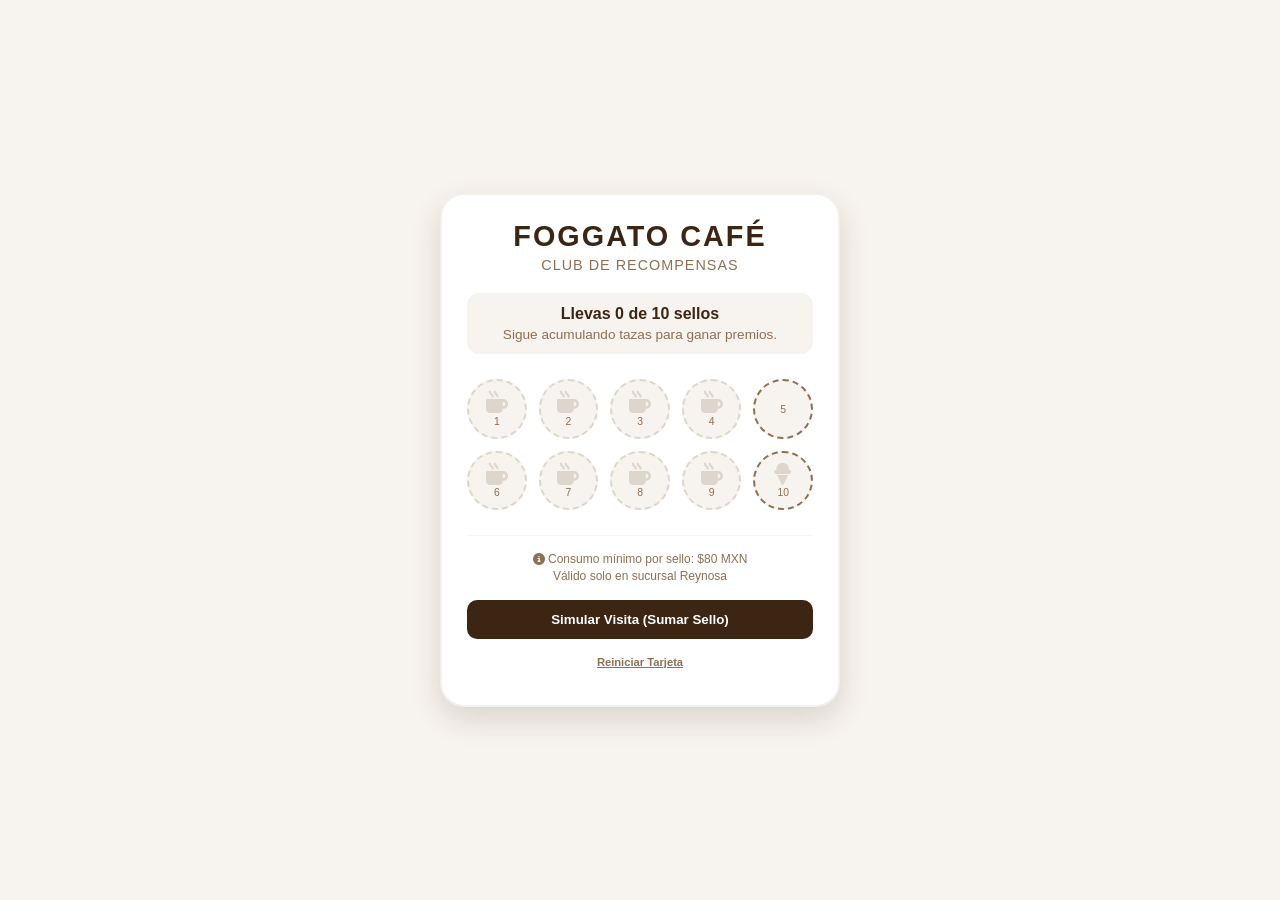
==== index.html @ 19b39451 "Add files via upload" ====
<!DOCTYPE html>
<html lang="es">
<head>
    <meta charset="UTF-8">
    <meta name="viewport" content="width=device-width, initial-scale=1.0">
    <title>Club Foggato - Tarjeta de Lealtad</title>
    <link rel="stylesheet" href="style.css">
    <!-- Iconos de FontAwesome para las tazas, donas y estrellas -->
    <link rel="stylesheet" href="https://cdnjs.cloudflare.com/ajax/libs/font-awesome/6.4.0/css/all.min.css">
</head>
<body>

    <div class="card-container">
        <!-- Encabezado de la Tarjeta -->
        <div class="card-header">
            <h1 class="brand-title">FOGGATO CAFÉ</h1>
            <p class="brand-subtitle">Club de Recompensas</p>
        </div>

        <!-- El progreso visual -->
        <div class="status-box">
            <p>Llevas <span id="stamp-count">0</span> de 10 sellos</p>
            <p id="reward-message" class="reward-alert">¡Visítanos para ganar tu primer sello!</p>
        </div>

        <!-- La cuadrícula de 10 sellos -->
        <div class="stamps-grid" id="stamps-grid">
            <!-- Los sellos se generan dinámicamente con JavaScript -->
        </div>

        <!-- Info y Reglas breves -->
        <div class="card-footer">
            <p><i class="fa-solid fa-circle-info"></i> Consumo mínimo por sello: $80 MXN</p>
            <p>Válido solo en sucursal Reynosa</p>
            <button id="simulate-btn" class="btn-primary">Simular Visita (Sumar Sello)</button>
            <button id="reset-btn" class="btn-secondary">Reiniciar Tarjeta</button>
        </div>
    </div>

    <script src="script.js"></script>
</body>
</html>
---- style.css ----
/* Variables de color para que cambies el tono de tu café fácil */
:root {
    --bg-color: #f7f3ee;
    --card-bg: #ffffff;
    --coffee-dark: #3d2514;
    --coffee-light: #8e6f54;
    --accent-gold: #d4af37;
    --accent-donut: #ff69b4; /* Rosa para la dona */
    --text-color: #2b1a0f;
    --gray-empty: #dcd6cd;
}

* {
    box-sizing: border-box;
    margin: 0;
    padding: 0;
    font-family: 'Segoe UI', Tahoma, Geneva, Verdana, sans-serif;
}

body {
    background-color: var(--bg-color);
    display: flex;
    justify-content: center;
    align-items: center;
    min-height: 100vh;
    padding: 20px;
}

/* Contenedor tipo Tarjeta de celular */
.card-container {
    background-color: var(--card-bg);
    border-radius: 24px;
    box-shadow: 0 12px 30px rgba(61, 37, 20, 0.15);
    width: 100%;
    max-width: 400px;
    padding: 25px;
    text-align: center;
    border: 2px solid rgba(142, 111, 84, 0.1);
}

.card-header {
    margin-bottom: 20px;
}

.brand-title {
    color: var(--coffee-dark);
    font-size: 1.8rem;
    letter-spacing: 2px;
    font-weight: 800;
}

.brand-subtitle {
    color: var(--coffee-light);
    font-size: 0.9rem;
    text-transform: uppercase;
    letter-spacing: 1px;
    margin-top: 4px;
}

.status-box {
    background-color: var(--bg-color);
    padding: 12px;
    border-radius: 12px;
    margin-bottom: 25px;
    font-weight: 600;
    color: var(--coffee-dark);
}

.reward-alert {
    font-size: 0.85rem;
    color: var(--coffee-light);
    margin-top: 4px;
    font-weight: normal;
}

/* La magia de la cuadrícula */
.stamps-grid {
    display: grid;
    grid-template-columns: repeat(5, 1fr);
    gap: 12px;
    margin-bottom: 25px;
}

/* Estilo base de cada círculo de sello */
.stamp-slot {
    aspect-ratio: 1;
    background-color: var(--bg-color);
    border: 2px dashed var(--gray-empty);
    border-radius: 50%;
    display: flex;
    flex-direction: column;
    justify-content: center;
    align-items: center;
    position: relative;
    transition: all 0.4s cubic-bezier(0.175, 0.885, 0.32, 1.275);
}

.stamp-slot i {
    font-size: 1.4rem;
    color: var(--gray-empty);
}

.stamp-number {
    font-size: 0.65rem;
    color: var(--coffee-light);
    margin-top: 2px;
}

/* CUANDO EL SELLO ESTÁ ACTIVO (LLENO) */
.stamp-slot.active {
    border-style: solid;
    transform: scale(1.05);
}

/* Sello normal lleno (Taza de café) */
.stamp-slot.active.normal-stamp {
    border-color: var(--coffee-dark);
    background-color: var(--coffee-dark);
}
.stamp-slot.active.normal-stamp i {
    color: #ffffff;
}

/* Sello 5 lleno (¡Dona!) */
.stamp-slot.active.donut-stamp {
    border-color: var(--accent-donut);
    background-color: #fff0f5;
}
.stamp-slot.active.donut-stamp i {
    color: var(--accent-donut);
    animation: pulse 1.5s infinite;
}

/* Sello 10 lleno (¡Affogato Premium!) */
.stamp-slot.active.affogato-stamp {
    border-color: var(--accent-gold);
    background-color: var(--coffee-dark);
    box-shadow: 0 0 15px rgba(212, 175, 55, 0.4);
}
.stamp-slot.active.affogato-stamp i {
    color: var(--accent-gold);
    animation: spin-slow 4s linear infinite;
}

/* Modificaciones visuales para los premios aun vacíos */
.stamp-slot.prize-slot {
    border-color: var(--coffee-light);
}

/* Animaciones coquetas */
@keyframes pulse {
    0% { transform: scale(1); }
    50% { transform: scale(1.1); }
    100% { transform: scale(1); }
}

@keyframes spin-slow {
    0% { transform: rotate(0deg); }
    100% { transform: rotate(360deg); }
}

.card-footer {
    border-top: 1px solid var(--bg-color);
    padding-top: 15px;
    font-size: 0.75rem;
    color: var(--coffee-light);
    line-height: 1.4;
}

.btn-primary, .btn-secondary {
    width: 100%;
    padding: 12px;
    border-radius: 10px;
    border: none;
    font-weight: bold;
    cursor: pointer;
    margin-top: 15px;
    transition: background 0.2s;
}

.btn-primary {
    background-color: var(--coffee-dark);
    color: white;
}
.btn-primary:hover { background-color: var(--coffee-light); }

.btn-secondary {
    background-color: transparent;
    color: var(--coffee-light);
    font-size: 0.7rem;
    margin-top: 5px;
    text-decoration: underline;
}
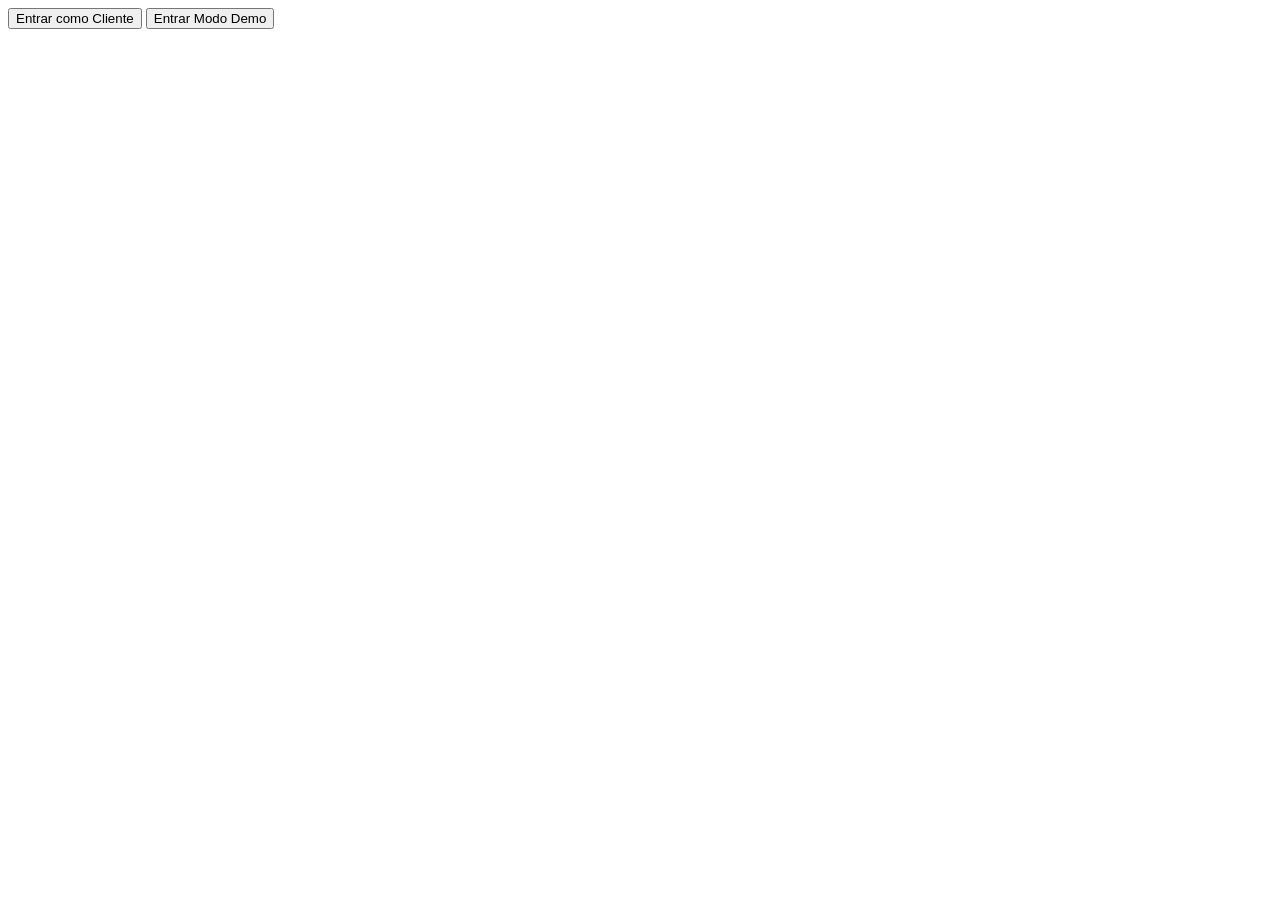
==== commit d96f9a03: "Add initial HTML structure for loyalty card app" ====
--- a/index.html
+++ b/index.html
@@ -1,42 +1,170 @@
-<!DOCTYPE html>
-<html lang="es">
-<head>
-    <meta charset="UTF-8">
-    <meta name="viewport" content="width=device-width, initial-scale=1.0">
-    <title>Club Foggato - Tarjeta de Lealtad</title>
-    <link rel="stylesheet" href="style.css">
-    <!-- Iconos de FontAwesome para las tazas, donas y estrellas -->
-    <link rel="stylesheet" href="https://cdnjs.cloudflare.com/ajax/libs/font-awesome/6.4.0/css/all.min.css">
-</head>
-<body>
-
-    <div class="card-container">
-        <!-- Encabezado de la Tarjeta -->
-        <div class="card-header">
-            <h1 class="brand-title">FOGGATO CAFÉ</h1>
-            <p class="brand-subtitle">Club de Recompensas</p>
-        </div>
-
-        <!-- El progreso visual -->
-        <div class="status-box">
-            <p>Llevas <span id="stamp-count">0</span> de 10 sellos</p>
-            <p id="reward-message" class="reward-alert">¡Visítanos para ganar tu primer sello!</p>
-        </div>
-
-        <!-- La cuadrícula de 10 sellos -->
-        <div class="stamps-grid" id="stamps-grid">
-            <!-- Los sellos se generan dinámicamente con JavaScript -->
-        </div>
-
-        <!-- Info y Reglas breves -->
-        <div class="card-footer">
-            <p><i class="fa-solid fa-circle-info"></i> Consumo mínimo por sello: $80 MXN</p>
-            <p>Válido solo en sucursal Reynosa</p>
-            <button id="simulate-btn" class="btn-primary">Simular Visita (Sumar Sello)</button>
-            <button id="reset-btn" class="btn-secondary">Reiniciar Tarjeta</button>
-        </div>
-    </div>
-
-    <script src="script.js"></script>
-</body>
-</html>+<!DOCTYPE html>
+<html lang="es">
+<head>
+    <meta charset="UTF-8">
+    <meta name="viewport" content="width=device-width, initial-scale=1.0">
+    <title>Club Foggato - Tarjeta de Fidelidad</title>
+    <style>
+        /* ==========================================================================
+           1. TUS ESTILOS VISUALES (La Piel de Foggato)
+           ========================================================================== */
+        /* Copia aquí todo tu CSS: colores oscuros, fuentes, la rejilla de los sellos,
+           los modales elegantes y la navegación inferior. */
+        
+        /* Asegúrate de mantener tus diseños CSS para los sellos especiales: */
+        .stamp.special-5 { /* Tu diseño de espresso */ }
+        .stamp.special-10 { /* Tu diseño de affogato */ }
+        
+        /* 💡 MEJORA DE ACCESIBILIDAD: Ajustamos el contraste de textos finos */
+        .fine, .micro, p { color: rgba(245, 231, 208, 0.7); }
+
+        /* 💡 ESTADO DESHABILITADO PARA EL BOTÓN DE CANJE */
+        .btn-redeem:disabled {
+            opacity: 0.4;
+            pointer-events: none;
+            filter: grayscale(100%);
+        }
+    </style>
+</head>
+<body>
+
+    <!-- ==========================================================================
+       2. TU ESTRUCTURA HTML (Las Pantallas)
+       ========================================================================== -->
+    
+    <!-- PANTALLA 1: BIENVENIDA -->
+    <div id="screen-welcome" class="screen">
+        <!-- Tus textos, logo de Foggato y botones de inicio -->
+        <button onclick="initApp('cliente')">Entrar como Cliente</button>
+        <button onclick="initApp('demo')" class="btn-secondary">Entrar Modo Demo</button>
+    </div>
+
+    <!-- PANTALLA 2: HOME (TARJETA DE CLIENTE) -->
+    <div id="screen-home" class="screen" style="display:none;">
+        <!-- Cabecera con saludo al cliente -->
+        <div class="user-profile">...</div>
+
+        <!-- CONTENEDOR DE SELLOS (Se llenará dinámicamente con JS) -->
+        <div id="stamps-grid" class="stamps-grid">
+            <!-- El JS meterá los 10 sellos aquí manteniendo tus clases visuales -->
+        </div>
+
+        <!-- 💡 MEJORA: El botón de canje ahora tiene la ID para controlarlo con JS -->
+        <button id="btn-redeem-action" class="btn-redeem" onclick="triggerRedeem()">
+            Canjear Recompensa
+        </button>
+    </div>
+
+    <!-- PANTALLA 3: CÁMARA / QR (Para acumular) -->
+    <div id="screen-qr" class="screen" style="display:none;">
+        <!-- Tu interfaz de escaneo o el QR generado para la caja -->
+    </div>
+
+    <!-- NAVEGACIÓN INFERIOR -->
+    <nav class="bottom-nav" style="display:none;">
+        <button onclick="switchScreen('home')">Inicio</button>
+        <button onclick="switchScreen('qr')">Acumular</button>
+        <!-- 💡 MEJORA: El botón Demo sólo aparece si se inició en modo demo -->
+        <button id="nav-demo-hook" onclick="addDemoStamp()" style="display:none;">+ Sello Demo</button>
+    </nav>
+
+
+    <!-- ==========================================================================
+       3. EL MOTOR LÓGICO (JavaScript Unificado)
+       ========================================================================== -->
+    <script>
+        // CONFIGURACIÓN GLOBAL
+        const TOTAL_STAMPS = 10;
+        
+        // ESTADO DE LA APP (El "cerebro" que controla todo)
+        let appState = {
+            isDemoMode: false,
+            currentStamps: 0,
+            currentScreen: 'welcome'
+        };
+
+        // 1. CONTROL DE NAVEGACIÓN
+        function switchScreen(screenId) {
+            // Oculta todas las pantallas
+            document.querySelectorAll('.screen').forEach(s => s.style.display = 'none');
+            // Muestra la seleccionada
+            document.getElementById(`screen-${screenId}`).style.display = 'block';
+            appState.currentScreen = screenId;
+        }
+
+        // 2. INICIALIZACIÓN DE LA APP
+        function initApp(mode) {
+            appState.isDemoMode = (mode === 'demo');
+            appState.currentStamps = 0; // Inicia limpia
+
+            // Control visual del botón demo en el menú inferior
+            const demoBtn = document.getElementById('nav-demo-hook');
+            demoBtn.style.display = appState.isDemoMode ? 'block' : 'none';
+
+            // Mostrar el menú de navegación general
+            document.querySelector('.bottom-nav').style.display = 'flex';
+
+            // Renderizar la tarjeta por primera vez y saltar al home
+            renderCard();
+            switchScreen('home');
+        }
+
+        // 3. RENDERIZADO DINÁMICO (Aquí ocurre la magia visual)
+        function renderCard() {
+            const grid = document.getElementById('stamps-grid');
+            grid.innerHTML = ''; // Limpiamos la rejilla vieja
+
+            for (let i = 1; i <= TOTAL_STAMPS; i++) {
+                const stamp = document.createElement('div');
+                
+                // Asignamos la clase base de tus sellos
+                stamp.classList.add('stamp');
+
+                // Aplicamos tus estilos especiales de iconos CSS para los hitos 5 y 10
+                if (i === 5) stamp.classList.add('special-5');
+                if (i === 10) stamp.classList.add('special-10');
+
+                // Si el cliente ya se ganó este sello, le clavamos la clase 'active'
+                if (i <= appState.currentStamps) {
+                    stamp.classList.add('active');
+                }
+
+                grid.appendChild(stamp);
+            }
+
+            // ACTUADORES: Bloqueo/Desbloqueo del botón de canje
+            const redeemBtn = document.getElementById('btn-redeem-action');
+            if (appState.currentStamps === TOTAL_STAMPS) {
+                redeemBtn.disabled = false;
+                redeemBtn.innerText = "¡Recompensa Lista! Canjear";
+            } else {
+                redeemBtn.disabled = true;
+                redeemBtn.innerText = `Faltan ${TOTAL_STAMPS - appState.currentStamps} cafés para tu Affogato`;
+            }
+        }
+
+        // 4. ACCIONES (Sumar y Canjear)
+        function addDemoStamp() {
+            if (appState.currentStamps < TOTAL_STAMPS) {
+                appState.currentStamps++;
+                renderCard(); // Redibujamos los sellos activos
+                
+                if(appState.currentStamps === TOTAL_STAMPS) {
+                    alert("¡Felicidades! Completaste tu tarjeta. Ya puedes disfrutar tu Affogato de cortesía.");
+                }
+            }
+        }
+
+        function triggerRedeem() {
+            if (appState.currentStamps === TOTAL_STAMPS) {
+                // Aquí metes la animación de éxito que hiciste o el modal de confirmación
+                alert("¡Disfruta tu Affogato rústico en Foggato Café! Reiniciando tarjeta...");
+                
+                // Al confirmar, reiniciamos el contador a 0
+                appState.currentStamps = 0;
+                renderCard();
+            }
+        }
+    </script>
+</body>
+</html>
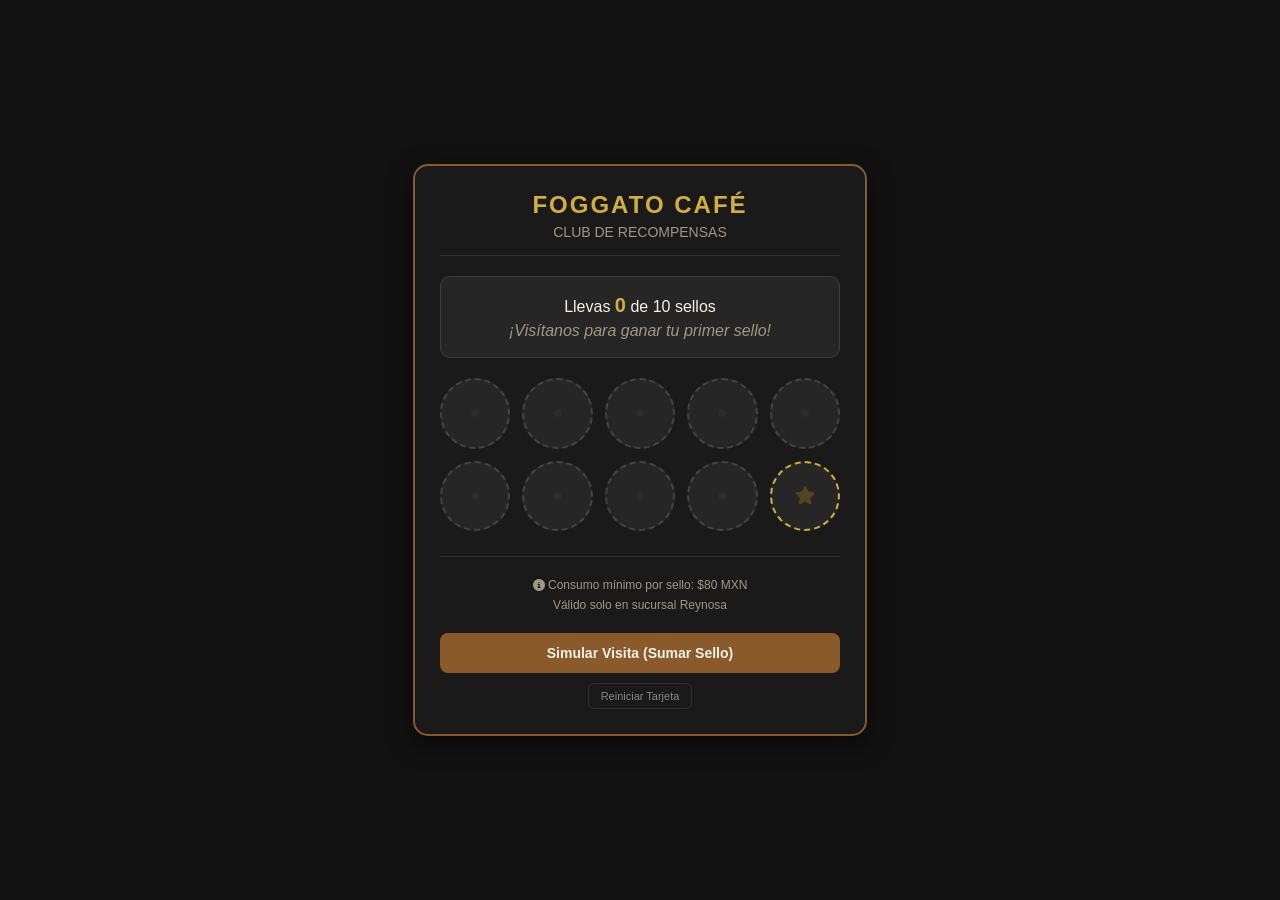
==== commit 93daebdd: "Update title and styles in index.html" ====
--- a/index.html
+++ b/index.html
@@ -3,168 +3,298 @@
 <head>
     <meta charset="UTF-8">
     <meta name="viewport" content="width=device-width, initial-scale=1.0">
-    <title>Club Foggato - Tarjeta de Fidelidad</title>
+    <title>Club Foggato - Tarjeta de Lealtad</title>
+    <!-- Iconos de FontAwesome para las tazas y estrellas -->
+    <link rel="stylesheet" href="https://cdnjs.cloudflare.com/ajax/libs/font-awesome/6.4.0/css/all.min.css">
+    
     <style>
-        /* ==========================================================================
-           1. TUS ESTILOS VISUALES (La Piel de Foggato)
-           ========================================================================== */
-        /* Copia aquí todo tu CSS: colores oscuros, fuentes, la rejilla de los sellos,
-           los modales elegantes y la navegación inferior. */
+        /* DISEÑO RÚSTICO Y ELEGANTE PARA FOGGATO CAFÉ */
+        body {
+            background-color: #121212;
+            color: #f5f2eb;
+            font-family: 'Segoe UI', Tahoma, Geneva, Verdana, sans-serif;
+            display: flex;
+            justify-content: center;
+            align-items: center;
+            min-height: 100vh;
+            margin: 0;
+            padding: 20px;
+            box-sizing: border-box;
+        }
+
+        .card-container {
+            background-color: #1a1a1a;
+            border: 2px solid #8B5A2B; /* Tono café bronce */
+            border-radius: 15px;
+            padding: 25px;
+            width: 100%;
+            max-width: 400px;
+            box-shadow: 0 8px 24px rgba(0,0,0,0.5);
+            text-align: center;
+        }
+
+        .card-header {
+            margin-bottom: 20px;
+            border-bottom: 1px solid #333;
+            padding-bottom: 15px;
+        }
+
+        .brand-title {
+            color: #D4AF37; /* Dorado elegante */
+            font-size: 24px;
+            letter-spacing: 2px;
+            margin: 0 0 5px 0;
+        }
+
+        .brand-subtitle {
+            color: #a09884;
+            font-size: 14px;
+            margin: 0;
+            text-transform: uppercase;
+        }
+
+        .status-box {
+            background-color: #262626;
+            border-radius: 10px;
+            padding: 12px;
+            margin-bottom: 20px;
+            border: 1px solid #3d3d3d;
+        }
+
+        .status-box p {
+            margin: 5px 0;
+            font-size: 16px;
+        }
+
+        #stamp-count {
+            color: #D4AF37;
+            font-weight: bold;
+            font-size: 20px;
+        }
+
+        .reward-alert {
+            color: #8B5A2B;
+            font-size: 13px;
+            font-style: italic;
+        }
+
+        /* CUADRÍCULA DE SELLOS */
+        .stamps-grid {
+            display: grid;
+            grid-template-columns: repeat(5, 1fr);
+            gap: 12px;
+            margin-bottom: 25px;
+        }
+
+        .stamp-slot {
+            background-color: #262626;
+            border: 2px dashed #444;
+            border-radius: 50%;
+            aspect-ratio: 1;
+            display: flex;
+            justify-content: center;
+            align-items: center;
+            position: relative;
+            transition: all 0.3s ease;
+        }
+
+        /* Sello cuando ya está activo (Café con logo dorado) */
+        .stamp-slot.active {
+            background-color: #8B5A2B;
+            border-style: solid;
+            border-color: #D4AF37;
+            box-shadow: 0 0 10px rgba(212,175,55,0.3);
+        }
+
+        .stamp-slot i {
+            color: #444;
+            font-size: 18px;
+        }
+
+        .stamp-slot.active i {
+            color: #D4AF37;
+            animation: popIn 0.3s ease;
+        }
+
+        /* El premio final (Espacio 10) */
+        .stamp-slot.reward-slot {
+            border-color: #D4AF37;
+        }
         
-        /* Asegúrate de mantener tus diseños CSS para los sellos especiales: */
-        .stamp.special-5 { /* Tu diseño de espresso */ }
-        .stamp.special-10 { /* Tu diseño de affogato */ }
-        
-        /* 💡 MEJORA DE ACCESIBILIDAD: Ajustamos el contraste de textos finos */
-        .fine, .micro, p { color: rgba(245, 231, 208, 0.7); }
-
-        /* 💡 ESTADO DESHABILITADO PARA EL BOTÓN DE CANJE */
-        .btn-redeem:disabled {
-            opacity: 0.4;
-            pointer-events: none;
-            filter: grayscale(100%);
+        .stamp-slot.reward-slot i {
+            color: #554422;
+        }
+
+        .stamp-slot.reward-slot.active i {
+            color: #fff;
+            animation: pulse 1.5s infinite;
+        }
+
+        .card-footer {
+            border-top: 1px solid #333;
+            padding-top: 15px;
+            font-size: 12px;
+            color: #a09884;
+        }
+
+        .card-footer p {
+            margin: 6px 0;
+        }
+
+        /* BOTONES */
+        .btn-primary {
+            background-color: #8B5A2B;
+            color: #f5f2eb;
+            border: none;
+            border-radius: 8px;
+            padding: 12px 20px;
+            font-size: 14px;
+            font-weight: bold;
+            cursor: pointer;
+            width: 100%;
+            margin-top: 15px;
+            transition: background 0.2s;
+        }
+
+        .btn-primary:hover {
+            background-color: #A06D3B;
+        }
+
+        .btn-secondary {
+            background-color: transparent;
+            color: #888;
+            border: 1px solid #333;
+            border-radius: 6px;
+            padding: 6px 12px;
+            font-size: 11px;
+            cursor: pointer;
+            margin-top: 10px;
+            transition: all 0.2s;
+        }
+
+        .btn-secondary:hover {
+            color: #f5f2eb;
+            border-color: #666;
+        }
+
+        @keyframes popIn {
+            0% { transform: scale(0); }
+            100% { transform: scale(1); }
+        }
+
+        @keyframes pulse {
+            0% { transform: scale(1); }
+            50% { transform: scale(1.15); }
+            100% { transform: scale(1); }
         }
     </style>
 </head>
 <body>
 
-    <!-- ==========================================================================
-       2. TU ESTRUCTURA HTML (Las Pantallas)
-       ========================================================================== -->
-    
-    <!-- PANTALLA 1: BIENVENIDA -->
-    <div id="screen-welcome" class="screen">
-        <!-- Tus textos, logo de Foggato y botones de inicio -->
-        <button onclick="initApp('cliente')">Entrar como Cliente</button>
-        <button onclick="initApp('demo')" class="btn-secondary">Entrar Modo Demo</button>
+    <div class="card-container">
+        <!-- Encabezado de la Tarjeta -->
+        <div class="card-header">
+            <h1 class="brand-title">FOGGATO CAFÉ</h1>
+            <p class="brand-subtitle">Club de Recompensas</p>
+        </div>
+
+        <!-- El progreso visual -->
+        <div class="status-box">
+            <p>Llevas <span id="stamp-count">0</span> de 10 sellos</p>
+            <p id="reward-message" class="reward-alert">¡Visítanos para ganar tu primer sello!</p>
+        </div>
+
+        <!-- La cuadrícula de 10 sellos -->
+        <div class="stamps-grid" id="stamps-grid">
+            <!-- Se generan con JS -->
+        </div>
+
+        <!-- Info y Reglas breves -->
+        <div class="card-footer">
+            <p><i class="fa-solid fa-circle-info"></i> Consumo mínimo por sello: $80 MXN</p>
+            <p>Válido solo en sucursal Reynosa</p>
+            <button id="simulate-btn" class="btn-primary">Simular Visita (Sumar Sello)</button>
+            <button id="reset-btn" class="btn-secondary">Reiniciar Tarjeta</button>
+        </div>
     </div>
 
-    <!-- PANTALLA 2: HOME (TARJETA DE CLIENTE) -->
-    <div id="screen-home" class="screen" style="display:none;">
-        <!-- Cabecera con saludo al cliente -->
-        <div class="user-profile">...</div>
-
-        <!-- CONTENEDOR DE SELLOS (Se llenará dinámicamente con JS) -->
-        <div id="stamps-grid" class="stamps-grid">
-            <!-- El JS meterá los 10 sellos aquí manteniendo tus clases visuales -->
-        </div>
-
-        <!-- 💡 MEJORA: El botón de canje ahora tiene la ID para controlarlo con JS -->
-        <button id="btn-redeem-action" class="btn-redeem" onclick="triggerRedeem()">
-            Canjear Recompensa
-        </button>
-    </div>
-
-    <!-- PANTALLA 3: CÁMARA / QR (Para acumular) -->
-    <div id="screen-qr" class="screen" style="display:none;">
-        <!-- Tu interfaz de escaneo o el QR generado para la caja -->
-    </div>
-
-    <!-- NAVEGACIÓN INFERIOR -->
-    <nav class="bottom-nav" style="display:none;">
-        <button onclick="switchScreen('home')">Inicio</button>
-        <button onclick="switchScreen('qr')">Acumular</button>
-        <!-- 💡 MEJORA: El botón Demo sólo aparece si se inició en modo demo -->
-        <button id="nav-demo-hook" onclick="addDemoStamp()" style="display:none;">+ Sello Demo</button>
-    </nav>
-
-
-    <!-- ==========================================================================
-       3. EL MOTOR LÓGICO (JavaScript Unificado)
-       ========================================================================== -->
     <script>
-        // CONFIGURACIÓN GLOBAL
+        // MOTOR LÓGICO DE LA TARJETA DE LEALTAD
         const TOTAL_STAMPS = 10;
-        
-        // ESTADO DE LA APP (El "cerebro" que controla todo)
-        let appState = {
-            isDemoMode: false,
-            currentStamps: 0,
-            currentScreen: 'welcome'
-        };
-
-        // 1. CONTROL DE NAVEGACIÓN
-        function switchScreen(screenId) {
-            // Oculta todas las pantallas
-            document.querySelectorAll('.screen').forEach(s => s.style.display = 'none');
-            // Muestra la seleccionada
-            document.getElementById(`screen-${screenId}`).style.display = 'block';
-            appState.currentScreen = screenId;
-        }
-
-        // 2. INICIALIZACIÓN DE LA APP
-        function initApp(mode) {
-            appState.isDemoMode = (mode === 'demo');
-            appState.currentStamps = 0; // Inicia limpia
-
-            // Control visual del botón demo en el menú inferior
-            const demoBtn = document.getElementById('nav-demo-hook');
-            demoBtn.style.display = appState.isDemoMode ? 'block' : 'none';
-
-            // Mostrar el menú de navegación general
-            document.querySelector('.bottom-nav').style.display = 'flex';
-
-            // Renderizar la tarjeta por primera vez y saltar al home
-            renderCard();
-            switchScreen('home');
-        }
-
-        // 3. RENDERIZADO DINÁMICO (Aquí ocurre la magia visual)
-        function renderCard() {
-            const grid = document.getElementById('stamps-grid');
-            grid.innerHTML = ''; // Limpiamos la rejilla vieja
-
+        let currentStamps = parseInt(localStorage.getItem('foggato_stamps')) || 0;
+
+        const stampsGrid = document.getElementById('stamps-grid');
+        const stampCountText = document.getElementById('stamp-count');
+        const rewardMessage = document.getElementById('reward-message');
+        const simulateBtn = document.getElementById('simulate-btn');
+        const resetBtn = document.getElementById('reset-btn');
+
+        // Renderizar la cuadrícula inicial
+        function renderGrid() {
+            stampsGrid.innerHTML = '';
             for (let i = 1; i <= TOTAL_STAMPS; i++) {
-                const stamp = document.createElement('div');
+                const slot = document.createElement('div');
+                slot.classList.add('stamp-slot');
                 
-                // Asignamos la clase base de tus sellos
-                stamp.classList.add('stamp');
-
-                // Aplicamos tus estilos especiales de iconos CSS para los hitos 5 y 10
-                if (i === 5) stamp.classList.add('special-5');
-                if (i === 10) stamp.classList.add('special-10');
-
-                // Si el cliente ya se ganó este sello, le clavamos la clase 'active'
-                if (i <= appState.currentStamps) {
-                    stamp.classList.add('active');
+                // Si es el último, es el espacio del premio
+                if (i === TOTAL_STAMPS) {
+                    slot.classList.add('reward-slot');
                 }
 
-                grid.appendChild(stamp);
+                if (i <= currentStamps) {
+                    slot.classList.add('active');
+                    if (i === TOTAL_STAMPS) {
+                        slot.innerHTML = '<i class="fa-solid fa-gift"></i>'; // Regalo activo
+                    } else {
+                        slot.innerHTML = '<i class="fa-solid fa-mug-hot"></i>'; // Taza activa
+                    }
+                } else {
+                    if (i === TOTAL_STAMPS) {
+                        slot.innerHTML = '<i class="fa-solid fa-star"></i>'; // Estrella de premio inactiva
+                    } else {
+                        slot.innerHTML = `<i class="fa-solid fa-circle" style="font-size: 8px; opacity: 0.2;"></i>`;
+                    }
+                }
+                stampsGrid.appendChild(slot);
             }
-
-            // ACTUADORES: Bloqueo/Desbloqueo del botón de canje
-            const redeemBtn = document.getElementById('btn-redeem-action');
-            if (appState.currentStamps === TOTAL_STAMPS) {
-                redeemBtn.disabled = false;
-                redeemBtn.innerText = "¡Recompensa Lista! Canjear";
+            
+            // Actualizar textos
+            stampCountText.innerText = currentStamps;
+            
+            if (currentStamps === 0) {
+                rewardMessage.innerText = "¡Visítanos para ganar tu primer sello!";
+                rewardMessage.style.color = "#a09884";
+            } else if (currentStamps < TOTAL_STAMPS) {
+                rewardMessage.innerText = `¡Te faltan ${TOTAL_STAMPS - currentStamps} tazas para tu bebida gratis!`;
+                rewardMessage.style.color = "#D4AF37";
             } else {
-                redeemBtn.disabled = true;
-                redeemBtn.innerText = `Faltan ${TOTAL_STAMPS - appState.currentStamps} cafés para tu Affogato`;
+                rewardMessage.innerText = "¡Felicidades! Tienes un Affogato o Crepa GRATIS 🎉";
+                rewardMessage.style.color = "#4CAF50";
             }
         }
 
-        // 4. ACCIONES (Sumar y Canjear)
-        function addDemoStamp() {
-            if (appState.currentStamps < TOTAL_STAMPS) {
-                appState.currentStamps++;
-                renderCard(); // Redibujamos los sellos activos
-                
-                if(appState.currentStamps === TOTAL_STAMPS) {
-                    alert("¡Felicidades! Completaste tu tarjeta. Ya puedes disfrutar tu Affogato de cortesía.");
-                }
+        // Botón de Sumar Sello
+        simulateBtn.addEventListener('click', () => {
+            if (currentStamps < TOTAL_STAMPS) {
+                currentStamps++;
+                localStorage.setItem('foggato_stamps', currentStamps);
+                renderGrid();
+            } else {
+                alert("¡Ya completaste tu tarjeta! Canjea tu premio y reiníciala.");
             }
-        }
-
-        function triggerRedeem() {
-            if (appState.currentStamps === TOTAL_STAMPS) {
-                // Aquí metes la animación de éxito que hiciste o el modal de confirmación
-                alert("¡Disfruta tu Affogato rústico en Foggato Café! Reiniciando tarjeta...");
-                
-                // Al confirmar, reiniciamos el contador a 0
-                appState.currentStamps = 0;
-                renderCard();
+        });
+
+        // Botón de Reiniciar
+        resetBtn.addEventListener('click', () => {
+            if (confirm("¿Quieres limpiar la tarjeta y empezar de nuevo?")) {
+                currentStamps = 0;
+                localStorage.setItem('foggato_stamps', currentStamps);
+                renderGrid();
             }
-        }
+        });
+
+        // Carga inicial
+        renderGrid();
     </script>
 </body>
 </html>
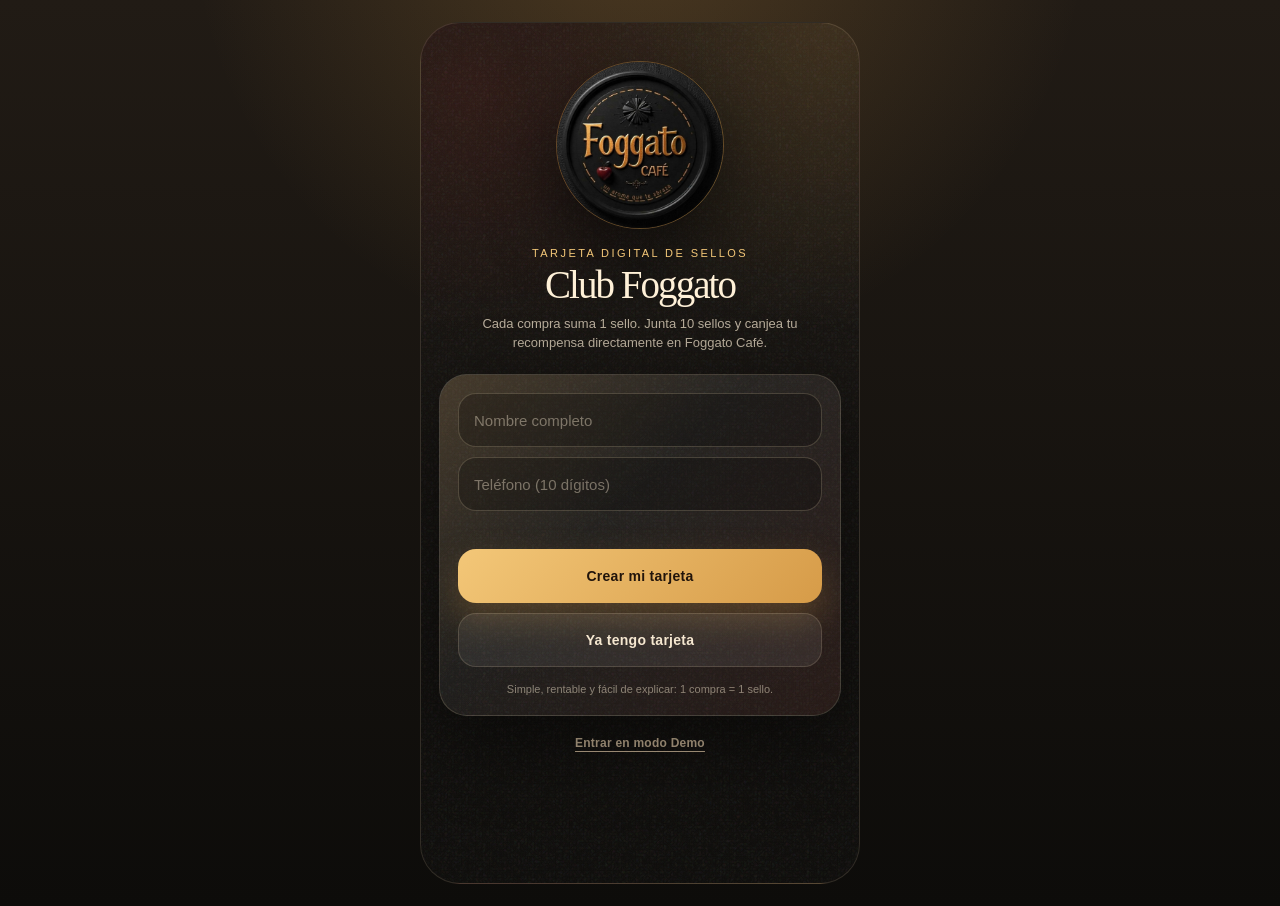
==== commit 0f9cd41f: "Update print statement from 'Hello' to 'Goodbye'" ====
--- a/index.html
+++ b/index.html
@@ -1,300 +1,624 @@
 <!DOCTYPE html>
 <html lang="es">
 <head>
-    <meta charset="UTF-8">
-    <meta name="viewport" content="width=device-width, initial-scale=1.0">
-    <title>Club Foggato - Tarjeta de Lealtad</title>
-    <!-- Iconos de FontAwesome para las tazas y estrellas -->
-    <link rel="stylesheet" href="https://cdnjs.cloudflare.com/ajax/libs/font-awesome/6.4.0/css/all.min.css">
-    
-    <style>
-        /* DISEÑO RÚSTICO Y ELEGANTE PARA FOGGATO CAFÉ */
-        body {
-            background-color: #121212;
-            color: #f5f2eb;
-            font-family: 'Segoe UI', Tahoma, Geneva, Verdana, sans-serif;
-            display: flex;
-            justify-content: center;
-            align-items: center;
-            min-height: 100vh;
-            margin: 0;
-            padding: 20px;
-            box-sizing: border-box;
-        }
-
-        .card-container {
-            background-color: #1a1a1a;
-            border: 2px solid #8B5A2B; /* Tono café bronce */
-            border-radius: 15px;
-            padding: 25px;
-            width: 100%;
-            max-width: 400px;
-            box-shadow: 0 8px 24px rgba(0,0,0,0.5);
-            text-align: center;
-        }
-
-        .card-header {
-            margin-bottom: 20px;
-            border-bottom: 1px solid #333;
-            padding-bottom: 15px;
-        }
-
-        .brand-title {
-            color: #D4AF37; /* Dorado elegante */
-            font-size: 24px;
-            letter-spacing: 2px;
-            margin: 0 0 5px 0;
-        }
-
-        .brand-subtitle {
-            color: #a09884;
-            font-size: 14px;
-            margin: 0;
-            text-transform: uppercase;
-        }
-
-        .status-box {
-            background-color: #262626;
-            border-radius: 10px;
-            padding: 12px;
-            margin-bottom: 20px;
-            border: 1px solid #3d3d3d;
-        }
-
-        .status-box p {
-            margin: 5px 0;
-            font-size: 16px;
-        }
-
-        #stamp-count {
-            color: #D4AF37;
-            font-weight: bold;
-            font-size: 20px;
-        }
-
-        .reward-alert {
-            color: #8B5A2B;
-            font-size: 13px;
-            font-style: italic;
-        }
-
-        /* CUADRÍCULA DE SELLOS */
-        .stamps-grid {
-            display: grid;
-            grid-template-columns: repeat(5, 1fr);
-            gap: 12px;
-            margin-bottom: 25px;
-        }
-
-        .stamp-slot {
-            background-color: #262626;
-            border: 2px dashed #444;
-            border-radius: 50%;
-            aspect-ratio: 1;
-            display: flex;
-            justify-content: center;
-            align-items: center;
-            position: relative;
-            transition: all 0.3s ease;
-        }
-
-        /* Sello cuando ya está activo (Café con logo dorado) */
-        .stamp-slot.active {
-            background-color: #8B5A2B;
-            border-style: solid;
-            border-color: #D4AF37;
-            box-shadow: 0 0 10px rgba(212,175,55,0.3);
-        }
-
-        .stamp-slot i {
-            color: #444;
-            font-size: 18px;
-        }
-
-        .stamp-slot.active i {
-            color: #D4AF37;
-            animation: popIn 0.3s ease;
-        }
-
-        /* El premio final (Espacio 10) */
-        .stamp-slot.reward-slot {
-            border-color: #D4AF37;
-        }
-        
-        .stamp-slot.reward-slot i {
-            color: #554422;
-        }
-
-        .stamp-slot.reward-slot.active i {
-            color: #fff;
-            animation: pulse 1.5s infinite;
-        }
-
-        .card-footer {
-            border-top: 1px solid #333;
-            padding-top: 15px;
-            font-size: 12px;
-            color: #a09884;
-        }
-
-        .card-footer p {
-            margin: 6px 0;
-        }
-
-        /* BOTONES */
-        .btn-primary {
-            background-color: #8B5A2B;
-            color: #f5f2eb;
-            border: none;
-            border-radius: 8px;
-            padding: 12px 20px;
-            font-size: 14px;
-            font-weight: bold;
-            cursor: pointer;
-            width: 100%;
-            margin-top: 15px;
-            transition: background 0.2s;
-        }
-
-        .btn-primary:hover {
-            background-color: #A06D3B;
-        }
-
-        .btn-secondary {
-            background-color: transparent;
-            color: #888;
-            border: 1px solid #333;
-            border-radius: 6px;
-            padding: 6px 12px;
-            font-size: 11px;
-            cursor: pointer;
-            margin-top: 10px;
-            transition: all 0.2s;
-        }
-
-        .btn-secondary:hover {
-            color: #f5f2eb;
-            border-color: #666;
-        }
-
-        @keyframes popIn {
-            0% { transform: scale(0); }
-            100% { transform: scale(1); }
-        }
-
-        @keyframes pulse {
-            0% { transform: scale(1); }
-            50% { transform: scale(1.15); }
-            100% { transform: scale(1); }
-        }
-    </style>
+  <meta charset="UTF-8" />
+  <meta name="viewport" content="width=device-width, initial-scale=1.0, maximum-scale=1.0, user-scalable=no, viewport-fit=cover" />
+  <meta name="theme-color" content="#11100e" />
+  <meta name="apple-mobile-web-app-capable" content="yes" />
+  <title>Foggato Café · Club de Lealtad</title>
+  <style>
+    :root {
+      --black: #11100e;
+      --black-2: #1c1914;
+      --panel: #231c15;
+      --gold: #d69b48;
+      --gold-2: #f3c778;
+      --cream: #f5e7d0;
+      --muted: #bca98e;
+      --red: #8c2f25;
+      --green: #9fbe8a;
+      --line: rgba(246,222,184,.16);
+      --glass: rgba(255,255,255,.06);
+      --shadow: 0 26px 80px rgba(0,0,0,.48);
+    }
+    
+    * { box-sizing: border-box; margin: 0; padding: 0; }
+    
+    html, body { 
+      width: 100%; 
+      min-height: 100%; 
+      background: radial-gradient(circle at 50% -10%, rgba(214,155,72,.24), transparent 38%), linear-gradient(180deg, #211b15 0%, #0d0c0a 100%);
+      color: var(--cream); 
+      font-family: Georgia, "Times New Roman", serif; 
+      -webkit-font-smoothing: antialiased; 
+    }
+    
+    body { display: flex; justify-content: center; overflow-x: hidden; }
+    button, input { font: inherit; }
+    button { border: 0; color: inherit; cursor: pointer; -webkit-tap-highlight-color: transparent; }
+    
+    .app { 
+      width: 100%; 
+      max-width: 440px; 
+      min-height: 100vh; 
+      position: relative; 
+      overflow: hidden; 
+      background: radial-gradient(circle at 12% 8%, rgba(140,47,37,.18), transparent 28%), radial-gradient(circle at 92% 0%, rgba(214,155,72,.18), transparent 32%), linear-gradient(180deg, #1b1713, #0e0d0b); 
+    }
+    
+    .app:before { 
+      content: ""; 
+      position: absolute; 
+      inset: 0; 
+      pointer-events: none; 
+      opacity: .18; 
+      background-image: url("data:image/svg+xml,%3Csvg viewBox='0 0 180 180' xmlns='http://www.w3.org/2000/svg'%3E%3Cfilter id='n'%3E%3CfeTurbulence baseFrequency='.7' numOctaves='3' stitchTiles='stitch'/%3E%3C/filter%3E%3Crect width='180' height='180' filter='url(%23n)' opacity='.55'/%3E%3C/svg%3E"); 
+    }
+    
+    .screen { 
+      position: relative; 
+      z-index: 1; 
+      display: none; 
+      min-height: 100vh; 
+      padding: 18px 18px calc(110px + env(safe-area-inset-bottom)); 
+      animation: rise .28s ease both; 
+    }
+    
+    .screen.active { display: block; }
+    @keyframes rise { from { opacity: 0; transform: translateY(10px); } to { opacity: 1; transform: translateY(0); } }
+    
+    .logo-hero { width: 168px; height: 168px; border-radius: 50%; object-fit: cover; display: block; margin: 20px auto 18px; box-shadow: 0 24px 70px rgba(0,0,0,.55); border: 1px solid rgba(214,155,72,.34); }
+    .logo-mini { width: 46px; height: 46px; border-radius: 50%; object-fit: cover; border: 1px solid rgba(214,155,72,.42); box-shadow: 0 10px 26px rgba(0,0,0,.38); flex: 0 0 auto; }
+    
+    .eyebrow { font-family: Verdana, Geneva, sans-serif; font-size: 11px; text-align: center; letter-spacing: .22em; text-transform: uppercase; color: var(--gold-2); margin-bottom: 8px; }
+    h1 { font-size: 39px; line-height: .94; text-align: center; letter-spacing: -.05em; font-weight: 500; color: #fff1d8; margin-bottom: 10px; }
+    h2 { font-size: 26px; line-height: 1; letter-spacing: -.035em; font-weight: 500; color: #fff1d8; }
+    h3 { font-size: 18px; line-height: 1.1; font-weight: 600; color: #fff1d8; }
+    p { font-family: Verdana, Geneva, sans-serif; font-size: 13px; line-height: 1.48; color: rgba(245,231,208,.72); }
+    .lead { max-width: 330px; margin: 0 auto 22px; text-align: center; }
+    
+    .card { 
+      position: relative; 
+      border-radius: 28px; 
+      border: 1px solid var(--line); 
+      background: linear-gradient(150deg, rgba(255,255,255,.09), rgba(255,255,255,.035)); 
+      box-shadow: var(--shadow); 
+      overflow: hidden; 
+      backdrop-filter: blur(18px); 
+    }
+    
+    .card:before { content: ""; position: absolute; inset: 0; background: linear-gradient(135deg, rgba(214,155,72,.15), transparent 42%, rgba(140,47,37,.12)); pointer-events: none; }
+    .card-inner { position: relative; padding: 18px; }
+    
+    .field { width: 100%; height: 54px; margin-bottom: 10px; border-radius: 18px; border: 1px solid rgba(246,222,184,.2); background: rgba(0,0,0,.24); outline: none; color: #fff5e5; padding: 0 15px; font-family: Verdana, Geneva, sans-serif; font-size: 15px; }
+    .field::placeholder { color: rgba(245,231,208,.42); }
+    .field:focus { border-color: rgba(214,155,72,.72); box-shadow: 0 0 0 4px rgba(214,155,72,.1); }
+    
+    .btn { width: 100%; min-height: 54px; border-radius: 18px; padding: 0 18px; display: flex; align-items: center; justify-content: center; gap: 8px; font-family: Verdana, Geneva, sans-serif; font-size: 14px; font-weight: 700; letter-spacing: .02em; transition: transform .16s ease, filter .16s ease; }
+    .btn:active { transform: scale(.985); }
+    .btn-primary { background: linear-gradient(135deg, var(--gold-2), var(--gold)); color: #21140b; box-shadow: 0 16px 36px rgba(214,155,72,.28); }
+    .btn-secondary { background: rgba(255,255,255,.07); border: 1px solid rgba(246,222,184,.16); color: var(--cream); }
+    .btn-ghost { background: transparent; color: var(--muted); min-height: 38px; font-size: 12px; text-decoration: underline; text-underline-offset: 4px; margin-top: 8px; width: 100%; text-align: center; }
+    
+    .stack { display: grid; gap: 10px; }
+    .error { min-height: 18px; text-align: center; font-family: Verdana, Geneva, sans-serif; font-size: 12px; color: #ffc0b2; margin: 2px 0 8px; }
+    .fine { font-size: 11px; text-align: center; color: rgba(245,231,208,.5); margin-top: 14px; }
+    
+    .topbar { height: 66px; display: flex; align-items: center; justify-content: space-between; margin-bottom: 14px; }
+    .brand-row { display: flex; align-items: center; gap: 10px; min-width: 0; }
+    .brand-row strong { display: block; font-size: 15px; color: #fff1d8; white-space: nowrap; overflow: hidden; text-overflow: ellipsis; }
+    .brand-row small { display: block; font-family: Verdana, Geneva, sans-serif; font-size: 10px; letter-spacing: .14em; text-transform: uppercase; color: var(--muted); }
+    .pill { height: 36px; border-radius: 99px; background: rgba(255,255,255,.07); border: 1px solid rgba(246,222,184,.14); padding: 0 12px; display: flex; align-items: center; font-family: Verdana, Geneva, sans-serif; font-size: 11px; color: var(--gold-2); white-space: nowrap; }
+    
+    .hero-card { 
+      border-radius: 32px; padding: 19px; margin-bottom: 14px; 
+      background: radial-gradient(circle at 82% 0%, rgba(214,155,72,.22), transparent 42%), linear-gradient(145deg, rgba(54,38,27,.95), rgba(18,14,11,.97)); 
+      border: 1px solid rgba(214,155,72,.27); box-shadow: 0 24px 76px rgba(0,0,0,.46); overflow: hidden; position: relative; 
+    }
+    .hero-card:after { content: ""; position: absolute; right: -74px; top: -86px; width: 188px; height: 188px; border-radius: 50%; background: radial-gradient(circle, rgba(214,155,72,.18), transparent 66%); }
+    .hello { position: relative; z-index: 1; font-family: Verdana, Geneva, sans-serif; font-size: 12px; letter-spacing: .16em; text-transform: uppercase; color: var(--muted); margin-bottom: 8px; }
+    .stamp-count { position: relative; z-index: 1; display: flex; align-items: flex-end; justify-content: space-between; gap: 12px; margin-bottom: 18px; }
+    .big-number { font-size: 68px; line-height: .82; letter-spacing: -.09em; color: #fff3dd; }
+    .big-number small { display: block; margin-top: 10px; font-family: Verdana, Geneva, sans-serif; font-size: 11px; letter-spacing: .12em; text-transform: uppercase; color: var(--muted); }
+    .reward-badge { min-width: 116px; border-radius: 19px; background: rgba(0,0,0,.24); border: 1px solid rgba(214,155,72,.25); padding: 12px; text-align: right; }
+    .reward-badge b { display: block; font-size: 16px; color: var(--gold-2); }
+    .reward-badge span { display: block; font-family: Verdana, Geneva, sans-serif; font-size: 10px; line-height: 1.25; color: rgba(245,231,208,.62); }
+    
+    .bar { position: relative; z-index: 1; height: 10px; border-radius: 99px; background: rgba(0,0,0,.36); border: 1px solid rgba(255,255,255,.08); overflow: hidden; }
+    .bar-fill { height: 100%; width: 0%; border-radius: 99px; background: linear-gradient(90deg, var(--gold-2), var(--green)); transition: width .45s ease; }
+    .bar-meta { position: relative; z-index: 1; display: flex; justify-content: space-between; margin-top: 8px; font-family: Verdana, Geneva, sans-serif; font-size: 11px; color: rgba(245,231,208,.62); }
+    
+    .stamp-card { margin-bottom: 14px; padding: 16px; border-radius: 30px; background: linear-gradient(160deg, rgba(255,255,255,.08), rgba(255,255,255,.032)); border: 1px solid var(--line); box-shadow: 0 22px 70px rgba(0,0,0,.34); }
+    .stamp-head { display: flex; align-items: flex-end; justify-content: space-between; margin-bottom: 14px; }
+    .stamp-head span { font-family: Verdana, Geneva, sans-serif; font-size: 11px; color: var(--muted); }
+    .stamps { display: grid; grid-template-columns: repeat(5, 1fr); gap: 10px; }
+    .stamp { aspect-ratio: 1; border-radius: 18px; display: grid; place-items: center; background: rgba(0,0,0,.25); border: 1px dashed rgba(246,222,184,.22); position: relative; overflow: hidden; color: rgba(245,231,208,.32); }
+    .stamp:before { content: ""; width: 42%; height: 42%; border-radius: 50%; border: 2px solid currentColor; opacity: .65; }
+    .stamp.filled { border-style: solid; border-color: rgba(214,155,72,.68); background: radial-gradient(circle at 35% 28%, rgba(255,255,255,.16), transparent 22%), linear-gradient(145deg, rgba(214,155,72,.38), rgba(140,47,37,.2)); box-shadow: 0 0 22px rgba(214,155,72,.18); color: #ffdca2; }
+    .stamp.filled:before { display: none; }
+    
+    .stamp-icon { position: relative; width: 46px; height: 46px; display: block; filter: drop-shadow(0 8px 10px rgba(0,0,0,.28)); }
+    .stamp-icon .steam { position: absolute; top: 0; width: 3px; height: 11px; border-radius: 99px; background: rgba(255,236,198,.82); transform: rotate(12deg); animation: steam 1.8s ease-in-out infinite; }
+    .stamp-icon .steam.s1 { left: 14px; animation-delay: .1s; }
+    .stamp-icon .steam.s2 { left: 22px; height: 13px; animation-delay: .35s; }
+    .stamp-icon .steam.s3 { left: 30px; animation-delay: .6s; }
+    @keyframes steam { 0%,100% { opacity: .42; transform: translateY(2px) rotate(10deg); } 50% { opacity: .9; transform: translateY(-2px) rotate(-7deg); } }
+    
+    .stamp-icon .cup { position: absolute; left: 7px; bottom: 10px; width: 29px; height: 22px; border-radius: 4px 4px 13px 13px; background: linear-gradient(145deg, #f7c97c, #b8702e); border: 2px solid #28170e; }
+    .stamp-icon .cup:before { content: ""; position: absolute; left: 4px; right: 4px; top: 4px; height: 6px; border-radius: 50%; background: linear-gradient(90deg, #2b150c, #5c2f18); }
+    .stamp-icon .handle { position: absolute; right: 2px; bottom: 15px; width: 13px; height: 13px; border: 3px solid #e4aa56; border-left: 0; border-radius: 0 9px 9px 0; }
+    .stamp-icon .saucer { position: absolute; left: 6px; right: 5px; bottom: 5px; height: 5px; border-radius: 50%; background: rgba(255,229,170,.72); }
+    .stamp-icon.espresso .steam { height: 9px; }
+    .stamp-icon.espresso .shot { position: absolute; left: 10px; bottom: 8px; width: 27px; height: 27px; clip-path: polygon(12% 0, 88% 0, 75% 100%, 25% 100%); border-radius: 5px; background: linear-gradient(180deg, #f5d18b 0 24%, #4a2412 25% 70%, #1e0f09 71%); border: 2px solid #2a170c; }
+    .stamp-icon.espresso .shot:after { content: ""; position: absolute; left: 5px; right: 5px; top: 5px; height: 4px; border-radius: 50%; background: #2a130a; box-shadow: 0 7px 0 rgba(110,55,25,.75); }
+    .stamp-icon.affogato .glass { position: absolute; left: 10px; bottom: 5px; width: 28px; height: 31px; clip-path: polygon(8% 0, 92% 0, 78% 100%, 22% 100%); border-radius: 5px; background: linear-gradient(180deg, rgba(255,244,218,.96) 0 34%, #7a3d1f 35% 65%, #2d160d 66%); border: 2px solid #2a170c; }
+    .stamp-icon.affogato .scoop { position: absolute; left: 12px; top: 2px; width: 24px; height: 22px; border-radius: 50% 50% 44% 44%; background: radial-gradient(circle at 35% 28%, #fff8e9 0 20%, #f2c979 21% 100%); border: 2px solid #2a170c; z-index: 2; }
+    .stamp-icon.affogato .drip { position: absolute; left: 23px; top: 17px; width: 6px; height: 14px; border-radius: 99px; background: #4a2412; z-index: 3; }
+    
+    .quick-actions { display: grid; grid-template-columns: 1fr 1fr; gap: 10px; margin-bottom: 14px; }
+    .action-card { min-height: 104px; border-radius: 22px; background: rgba(255,255,255,.07); border: 1px solid rgba(246,222,184,.14); padding: 14px; text-align: left; }
+    .action-card b { display: block; font-size: 15px; color: #fff0d5; margin-bottom: 6px; }
+    .action-card span { display: block; font-family: Verdana, Geneva, sans-serif; font-size: 11px; line-height: 1.35; color: rgba(245,231,208,.62); }
+    
+    .section-head { display: flex; align-items: center; justify-content: space-between; margin: 20px 2px 10px; }
+    .section-head button { background: transparent; font-family: Verdana, Geneva, sans-serif; font-size: 11px; color: var(--gold-2); }
+    
+    .reward-card, .rule-card { border-radius: 24px; background: rgba(0,0,0,.21); border: 1px solid rgba(246,222,184,.13); padding: 15px; margin-bottom: 10px; }
+    .reward-card.featured { background: linear-gradient(145deg, rgba(214,155,72,.18), rgba(0,0,0,.18)); border-color: rgba(214,155,72,.38); }
+    .reward-card .top { display: flex; align-items: center; gap: 12px; margin-bottom: 8px; }
+    .icon { width: 48px; height: 48px; border-radius: 17px; background: rgba(214,155,72,.16); border: 1px solid rgba(214,155,72,.28); display: grid; place-items: center; font-size: 24px; }
+    .reward-card b, .rule-card b { display: block; font-size: 16px; color: #fff0d5; }
+    .reward-card span, .rule-card span { display: block; font-family: Verdana, Geneva, sans-serif; font-size: 12px; line-height: 1.42; color: rgba(245,231,208,.66); }
+    
+    .qr-wrap { margin: 18px auto; width: min(306px, 100%); border-radius: 30px; background: #fff8eb; padding: 19px; box-shadow: 0 24px 76px rgba(0,0,0,.45); }
+    .qr-grid { width: 100%; aspect-ratio: 1; display: grid; grid-template-columns: repeat(21, 1fr); grid-template-rows: repeat(21, 1fr); gap: 2px; background: #fff8eb; }
+    .qr-cell { border-radius: 2px; }
+    .qr-cell.on { background: #18110d; }
+    .qr-label { text-align: center; color: #18110d; font-family: Verdana, Geneva, sans-serif; font-size: 12px; font-weight: 800; letter-spacing: .1em; margin-top: 12px; }
+    
+    .code-box { border-radius: 20px; border: 1px dashed rgba(214,155,72,.42); background: rgba(0,0,0,.2); padding: 14px; text-align: center; margin-top: 14px; }
+    .code-box small { display: block; font-family: Verdana, Geneva, sans-serif; font-size: 10px; color: var(--muted); letter-spacing: .16em; text-transform: uppercase; margin-bottom: 6px; }
+    .code-box b { font-size: 24px; letter-spacing: .08em; color: #fff1d8; }
+    
+    .admin-panel { display: grid; gap: 10px; margin-top: 14px; }
+    .admin-row { display: grid; grid-template-columns: 1fr 1fr; gap: 10px; }
+    .admin-row .btn { min-height: 48px; border-radius: 16px; }
+    .micro { font-family: Verdana, Geneva, sans-serif; font-size: 10px; color: rgba(245,231,208,.5); line-height: 1.42; text-align: center; }
+    
+    .bottom-nav { 
+      position: fixed; z-index: 20; left: 50%; bottom: calc(12px + env(safe-area-inset-bottom)); transform: translateX(-50%); 
+      width: min(404px, calc(100% - 24px)); height: 70px; border-radius: 26px; background: rgba(18,14,11,.86); 
+      border: 1px solid rgba(246,222,184,.16); box-shadow: 0 18px 56px rgba(0,0,0,.45); backdrop-filter: blur(18px); 
+      display: none; grid-template-columns: repeat(3, 1fr); padding: 8px; 
+    }
+    .bottom-nav.active { display: grid; }
+    .nav-btn { border-radius: 20px; background: transparent; color: rgba(245,231,208,.52); font-family: Verdana, Geneva, sans-serif; font-size: 10px; display: grid; place-items: center; gap: 3px; }
+    .nav-btn b { font-family: Georgia, "Times New Roman", serif; font-size: 18px; line-height: 1; }
+    .nav-btn.active { background: linear-gradient(145deg, rgba(214,155,72,.18), rgba(255,255,255,.06)); color: var(--gold-2); }
+    
+    .modal { position: fixed; z-index: 30; inset: 0; background: rgba(7,6,5,.78); display: none; align-items: flex-end; justify-content: center; padding: 18px; backdrop-filter: blur(10px); }
+    .modal.active { display: flex; }
+    .modal-card { width: 100%; max-width: 404px; border-radius: 30px; background: linear-gradient(160deg, #2c2118, #11100e); border: 1px solid rgba(214,155,72,.36); box-shadow: 0 22px 80px rgba(0,0,0,.52); padding: 22px; text-align: center; }
+    .modal-card .icon { margin: 0 auto 12px; }
+    .modal-card p { margin: 8px 0 16px; }
+    
+    .toast { position: fixed; z-index: 40; left: 50%; bottom: 102px; transform: translateX(-50%) translateY(20px); opacity: 0; pointer-events: none; width: min(360px, calc(100% - 36px)); border-radius: 18px; background: rgba(18,14,11,.96); border: 1px solid rgba(214,155,72,.28); box-shadow: 0 18px 50px rgba(0,0,0,.42); padding: 13px 15px; font-family: Verdana, Geneva, sans-serif; font-size: 12px; color: var(--cream); transition: .24s ease; text-align: center; }
+    .toast.show { opacity: 1; transform: translateX(-50%) translateY(0); }
+    
+    @media (min-width: 520px) {
+      body { padding: 22px 0; }
+      .app { min-height: 860px; border-radius: 40px; border: 1px solid rgba(246,222,184,.15); }
+      .screen { min-height: 860px; }
+    }
+  </style>
 </head>
 <body>
-
-    <div class="card-container">
-        <!-- Encabezado de la Tarjeta -->
-        <div class="card-header">
-            <h1 class="brand-title">FOGGATO CAFÉ</h1>
-            <p class="brand-subtitle">Club de Recompensas</p>
-        </div>
-
-        <!-- El progreso visual -->
-        <div class="status-box">
-            <p>Llevas <span id="stamp-count">0</span> de 10 sellos</p>
-            <p id="reward-message" class="reward-alert">¡Visítanos para ganar tu primer sello!</p>
-        </div>
-
-        <!-- La cuadrícula de 10 sellos -->
-        <div class="stamps-grid" id="stamps-grid">
-            <!-- Se generan con JS -->
-        </div>
-
-        <!-- Info y Reglas breves -->
-        <div class="card-footer">
-            <p><i class="fa-solid fa-circle-info"></i> Consumo mínimo por sello: $80 MXN</p>
-            <p>Válido solo en sucursal Reynosa</p>
-            <button id="simulate-btn" class="btn-primary">Simular Visita (Sumar Sello)</button>
-            <button id="reset-btn" class="btn-secondary">Reiniciar Tarjeta</button>
-        </div>
+  <main class="app">
+    <!-- Pantalla de Bienvenida/Registro -->
+    <section class="screen active" id="screen-welcome">
+      <img class="logo-hero" src="foggato-logo.jpg" alt="Foggato Café" />
+      <div class="eyebrow">Tarjeta digital de sellos</div>
+      <h1>Club Foggato</h1>
+      <p class="lead">Cada compra suma 1 sello. Junta 10 sellos y canjea tu recompensa directamente en Foggato Café.</p>
+      <div class="card">
+        <div class="card-inner">
+          <input class="field" id="name" autocomplete="name" placeholder="Nombre completo" />
+          <input class="field" id="phone" autocomplete="tel" inputmode="tel" placeholder="Teléfono (10 dígitos)" />
+          <div class="error" id="error"></div>
+          <div class="stack">
+            <button class="btn btn-primary" id="btn-register">Crear mi tarjeta</button>
+            <button class="btn btn-secondary" id="btn-login">Ya tengo tarjeta</button>
+          </div>
+          <p class="fine">Simple, rentable y fácil de explicar: 1 compra = 1 sello.</p>
+        </div>
+      </div>
+      <button class="btn btn-ghost" id="btn-demo">Entrar en modo Demo</button>
+    </section>
+
+    <!-- Pantalla Principal de la Tarjeta -->
+    <section class="screen" id="screen-home">
+      <div class="topbar">
+        <div class="brand-row">
+          <img class="logo-mini" src="foggato-logo.jpg" alt="Foggato Café" />
+          <div>
+            <strong id="member-name">Foggato Café</strong>
+            <small>Tarjeta activa</small>
+          </div>
+        </div>
+        <button class="pill" id="btn-exit">Cerrar sesión</button>
+      </div>
+
+      <article class="hero-card">
+        <div class="hello" id="hello">Hola</div>
+        <div class="stamp-count">
+          <div class="big-number"><span id="stamp-number">0</span><small>de 10 sellos</small></div>
+          <div class="reward-badge">
+            <b id="status-title">En progreso</b>
+            <span id="status-copy">Sigue acumulando compras.</span>
+          </div>
+        </div>
+        <div class="bar"><div class="bar-fill" id="bar-fill"></div></div>
+        <div class="bar-meta">
+          <span id="bar-left">0 compras registradas</span>
+          <span id="bar-right">Meta: 10</span>
+        </div>
+      </article>
+
+      <section class="stamp-card">
+        <div class="stamp-head">
+          <h2>Mis sellos</h2>
+          <span id="remaining">Faltan 10</span>
+        </div>
+        <div class="stamps" id="stamps"></div>
+      </section>
+
+      <div class="quick-actions">
+        <button class="action-card" data-tab="qr"><b>Mostrar código</b><span>Preséntalo en caja para registrar tu compra.</span></button>
+        <button class="action-card" id="btn-demo-stamp"><b>Simular compra</b><span>Agrega +1 sello para probar la experiencia.</span></button>
+      </div>
+
+      <div class="section-head"><h2>Recompensa</h2><button data-tab="rules">Ver reglas</button></div>
+      <article class="reward-card featured">
+        <div class="top">
+          <div class="icon">10</div>
+          <div>
+            <b>Al completar 10 sellos</b>
+            <span>Canjea una bebida de la casa o postre seleccionado directamente en mostrador.</span>
+          </div>
+        </div>
+        <button class="btn btn-primary" id="btn-redeem">Canjear recompensa</button>
+      </article>
+    </section>
+
+    <!-- Pantalla de Código QR / Panel de Control Virtual -->
+    <section class="screen" id="screen-qr">
+      <div class="topbar">
+        <div class="brand-row">
+          <img class="logo-mini" src="foggato-logo.jpg" alt="Foggato Café" />
+          <div>
+            <strong>Mi código</strong>
+            <small>Cliente Foggato</small>
+          </div>
+        </div>
+        <div class="pill"><span id="qr-stamps">0</span>/10 sellos</div>
+      </div>
+      <p class="lead">Muestra este código al barista para validar o acumular tus visitas en caja.</p>
+      <div class="qr-wrap">
+        <div class="qr-grid" id="qr-grid" aria-label="Código visual del cliente"></div>
+        <div class="qr-label" id="qr-label">FOG-0000</div>
+      </div>
+      <div class="code-box">
+        <small>Código de cliente</small>
+        <b id="member-code">FOG-0000</b>
+      </div>
+      
+      <div class="card" style="margin-top:20px">
+        <div class="card-inner">
+          <h3>Panel de simulación de caja</h3>
+          <p style="margin:8px 0 12px">Control del barista (En producción este módulo se conecta al sistema POS protegido).</p>
+          <div class="admin-panel">
+            <div class="admin-row">
+              <button class="btn btn-primary" id="btn-add-stamp">+1 sello</button>
+              <button class="btn btn-secondary" id="btn-remove-stamp">-1 sello</button>
+            </div>
+            <button class="btn btn-secondary" id="btn-reset-card">Reiniciar tarjeta a 0</button>
+            <p class="micro">Los sellos se guardan localmente de forma segura en el dispositivo.</p>
+          </div>
+        </div>
+      </div>
+    </section>
+
+    <!-- Pantalla de Reglas del Club -->
+    <section class="screen" id="screen-rules">
+      <div class="topbar">
+        <div class="brand-row">
+          <img class="logo-mini" src="foggato-logo.jpg" alt="Foggato Café" />
+          <div>
+            <strong>Reglas del club</strong>
+            <small>Términos y condiciones</small>
+          </div>
+        </div>
+      </div>
+      <div class="section-head"><h2>Cómo funciona</h2></div>
+      <article class="rule-card"><b>1 visita válida = 1 sello</b><span>Se registra un sello por visita con consumo mínimo en sucursal, sin importar el método de pago elegido.</span></article>
+      <article class="rule-card"><b>Meta de 10 sellos</b><span>Al completar tus 10 marcas correspondientes, desbloqueas el beneficio premium vigente en Foggato Café.</span></article>
+      <article class="rule-card"><b>Canje controlado</b><span>La redención se debe validar directamente con el barista al ordenar. Al completarse, el contador regresa automáticamente a 0.</span></article>
+      <article class="rule-card"><b>Protección del programa</b><span>Las promociones y recompensas se rigen bajo disponibilidad y stock del negocio y no son acumulables con otros descuentos.</span></article>
+    </section>
+
+    <!-- Menú de Navegación Inferior -->
+    <nav class="bottom-nav" id="bottom-nav">
+      <button class="nav-btn active" data-tab="home"><b>☕</b><span>Mi Tarjeta</span></button>
+      <button class="nav-btn" data-tab="qr"><b>▦</b><span>Código</span></button>
+      <button class="nav-btn" data-tab="rules"><b>📋</b><span>Reglas</span></button>
+    </nav>
+
+    <!-- Ventana Emergente (Modal) -->
+    <div class="modal" id="modal">
+      <div class="modal-card">
+        <div class="icon">🎉</div>
+        <h2 id="modal-title">¡Recompensa lista!</h2>
+        <p id="modal-copy">Muestra esta pantalla al barista en barra para autorizar tu cortesía.</p>
+        <button class="btn btn-primary" id="btn-confirm-redeem">Confirmar canje en caja</button>
+        <button class="btn btn-ghost" id="btn-close-modal" style="text-decoration:none">Volver a la tarjeta</button>
+      </div>
     </div>
 
-    <script>
-        // MOTOR LÓGICO DE LA TARJETA DE LEALTAD
-        const TOTAL_STAMPS = 10;
-        let currentStamps = parseInt(localStorage.getItem('foggato_stamps')) || 0;
-
-        const stampsGrid = document.getElementById('stamps-grid');
-        const stampCountText = document.getElementById('stamp-count');
-        const rewardMessage = document.getElementById('reward-message');
-        const simulateBtn = document.getElementById('simulate-btn');
-        const resetBtn = document.getElementById('reset-btn');
-
-        // Renderizar la cuadrícula inicial
-        function renderGrid() {
-            stampsGrid.innerHTML = '';
-            for (let i = 1; i <= TOTAL_STAMPS; i++) {
-                const slot = document.createElement('div');
-                slot.classList.add('stamp-slot');
-                
-                // Si es el último, es el espacio del premio
-                if (i === TOTAL_STAMPS) {
-                    slot.classList.add('reward-slot');
-                }
-
-                if (i <= currentStamps) {
-                    slot.classList.add('active');
-                    if (i === TOTAL_STAMPS) {
-                        slot.innerHTML = '<i class="fa-solid fa-gift"></i>'; // Regalo activo
-                    } else {
-                        slot.innerHTML = '<i class="fa-solid fa-mug-hot"></i>'; // Taza activa
-                    }
-                } else {
-                    if (i === TOTAL_STAMPS) {
-                        slot.innerHTML = '<i class="fa-solid fa-star"></i>'; // Estrella de premio inactiva
-                    } else {
-                        slot.innerHTML = `<i class="fa-solid fa-circle" style="font-size: 8px; opacity: 0.2;"></i>`;
-                    }
-                }
-                stampsGrid.appendChild(slot);
-            }
-            
-            // Actualizar textos
-            stampCountText.innerText = currentStamps;
-            
-            if (currentStamps === 0) {
-                rewardMessage.innerText = "¡Visítanos para ganar tu primer sello!";
-                rewardMessage.style.color = "#a09884";
-            } else if (currentStamps < TOTAL_STAMPS) {
-                rewardMessage.innerText = `¡Te faltan ${TOTAL_STAMPS - currentStamps} tazas para tu bebida gratis!`;
-                rewardMessage.style.color = "#D4AF37";
-            } else {
-                rewardMessage.innerText = "¡Felicidades! Tienes un Affogato o Crepa GRATIS 🎉";
-                rewardMessage.style.color = "#4CAF50";
-            }
+    <!-- Mensajes Rápidos (Toast) -->
+    <div class="toast" id="toast"></div>
+  </main>
+
+  <script>
+    const STORAGE_KEY = "foggato_stamps_v2";
+    const TOTAL_STAMPS = 10;
+    const $ = (id) => document.getElementById(id);
+    
+    const screens = {
+      welcome: $("screen-welcome"),
+      home: $("screen-home"),
+      qr: $("screen-qr"),
+      rules: $("screen-rules")
+    };
+    
+    let member = loadMember();
+
+    function loadMember(){
+      try { return JSON.parse(localStorage.getItem(STORAGE_KEY)); }
+      catch { return null; }
+    }
+    
+    function saveMember(){
+      localStorage.setItem(STORAGE_KEY, JSON.stringify(member));
+    }
+    
+    function phoneDigits(value){
+      return (value || "").replace(/\D/g,"").slice(-10);
+    }
+    
+    function makeCode(phone){
+      const base = phoneDigits(phone) || String(Date.now()).slice(-6);
+      return "FOG-" + base.slice(-4);
+    }
+    
+    function showToast(text){
+      const toast = $("toast");
+      toast.textContent = text;
+      toast.classList.add("show");
+      clearTimeout(showToast.timer);
+      showToast.timer = setTimeout(() => toast.classList.remove("show"), 2200);
+    }
+    
+    function showScreen(name){
+      Object.values(screens).forEach(screen => screen.classList.remove("active"));
+      screens[name].classList.add("active");
+      
+      $("bottom-nav").classList.toggle("active", name !== "welcome");
+      
+      document.querySelectorAll(".nav-btn[data-tab]").forEach(btn => {
+        btn.classList.toggle("active", btn.dataset.tab === name);
+      });
+      if(name !== "welcome") render();
+    }
+    
+    function register(demo=false){
+      const error = $("error");
+      const nameInput = $("name").value.trim();
+      const phoneInput = phoneDigits($("phone").value);
+      
+      const name = demo ? "Cliente Foggato" : nameInput;
+      const phone = demo ? "8991234567" : phoneInput;
+      
+      if(!name || name.length < 2){
+        error.textContent = "Escribe un nombre válido.";
+        return;
+      }
+      if(!phone || phone.length < 10){
+        error.textContent = "Escribe un teléfono de 10 dígitos.";
+        return;
+      }
+      
+      member = {
+        name,
+        phone,
+        code: makeCode(phone),
+        stamps: demo ? 4 : 0,
+        totalPurchases: demo ? 4 : 0,
+        rewardsRedeemed: 0,
+        createdAt: Date.now()
+      };
+      
+      saveMember();
+      error.textContent = "";
+      showScreen("home");
+      showToast(demo ? "Demo cargada con 4 sellos iniciales." : "¡Tu tarjeta digital ha sido creada!");
+    }
+    
+    function login(){
+      const saved = loadMember();
+      if(!saved){
+        $("error").textContent = "No encontramos ninguna tarjeta activa en este equipo.";
+        return;
+      }
+      member = saved;
+      showScreen("home");
+      showToast("¡Qué gusto verte de nuevo!");
+    }
+    
+    function addStamp(){
+      if(!member) return;
+      if(member.stamps >= TOTAL_STAMPS){
+        showToast("¡Tu tarjeta ya está llena! Es hora de reclamar tu premio.");
+        return;
+      }
+      member.stamps += 1;
+      member.totalPurchases = (member.totalPurchases || 0) + 1;
+      saveMember();
+      render();
+      showToast("¡Sello registrado exitosamente! ☕");
+      if(member.stamps === TOTAL_STAMPS){
+        openModal("¡Felicidades!", "Completaste tus 10 sellos de lealtad. Presenta esta pantalla al barista para reclamar tu bebida o postre gratis.");
+      }
+    }
+    
+    function removeStamp(){
+      if(!member) return;
+      member.stamps = Math.max(0, member.stamps - 1);
+      saveMember();
+      render();
+      showToast("Se redujo 1 sello.");
+    }
+    
+    function resetCard(){
+      if(!member) return;
+      member.stamps = 0;
+      saveMember();
+      render();
+      showToast("La tarjeta volvió a ceros.");
+    }
+    
+    function redeem(){
+      if(!member) return;
+      if(member.stamps < TOTAL_STAMPS){
+        showToast("Sigue acumulando visitas para liberar la recompensa.");
+        return;
+      }
+      openModal("Validación de Premio", "Muestra esta pantalla al barista en caja. Al confirmar el movimiento, tu contador se reiniciará para tu próximo premio.");
+    }
+    
+    function confirmRedeem(){
+      if(!member) return;
+      member.stamps = 0;
+      member.rewardsRedeemed = (member.rewardsRedeemed || 0) + 1;
+      saveMember();
+      $("modal").classList.remove("active");
+      render();
+      showToast("¡Premio entregado! Tu tarjeta está lista para sumar de nuevo.");
+    }
+    
+    function openModal(title, copy){
+      $("modal-title").textContent = title;
+      $("modal-copy").textContent = copy;
+      $("modal").classList.add("active");
+    }
+    
+    function renderStamps(){
+      const wrap = $("stamps");
+      wrap.innerHTML = "";
+      for(let i=0; i<TOTAL_STAMPS; i++){
+        const div = document.createElement("div");
+        div.className = "stamp" + (i < member.stamps ? " filled" : "");
+        div.setAttribute("aria-label", i < member.stamps ? "Sello registrado" : "Sello pendiente");
+        if(i < member.stamps){
+          const position = i + 1;
+          const type = position === 5 ? "espresso" : position === 10 ? "affogato" : "coffee";
+          div.innerHTML = stampIcon(type);
         }
-
-        // Botón de Sumar Sello
-        simulateBtn.addEventListener('click', () => {
-            if (currentStamps < TOTAL_STAMPS) {
-                currentStamps++;
-                localStorage.setItem('foggato_stamps', currentStamps);
-                renderGrid();
-            } else {
-                alert("¡Ya completaste tu tarjeta! Canjea tu premio y reiníciala.");
-            }
-        });
-
-        // Botón de Reiniciar
-        resetBtn.addEventListener('click', () => {
-            if (confirm("¿Quieres limpiar la tarjeta y empezar de nuevo?")) {
-                currentStamps = 0;
-                localStorage.setItem('foggato_stamps', currentStamps);
-                renderGrid();
-            }
-        });
-
-        // Carga inicial
-        renderGrid();
-    </script>
+        wrap.appendChild(div);
+      }
+    }
+    
+    function stampIcon(type){
+      if(type === "espresso"){
+        return `
+          <span class="stamp-icon espresso" aria-hidden="true">
+            <span class="steam s1"></span><span class="steam s2"></span><span class="steam s3"></span>
+            <span class="shot"></span>
+          </span>`;
+      }
+      if(type === "affogato"){
+        return `
+          <span class="stamp-icon affogato" aria-hidden="true">
+            <span class="scoop"></span><span class="drip"></span><span class="glass"></span>
+          </span>`;
+      }
+      return `
+        <span class="stamp-icon coffee" aria-hidden="true">
+          <span class="steam s1"></span><span class="steam s2"></span><span class="steam s3"></span>
+          <span class="cup"></span><span class="handle"></span><span class="saucer"></span>
+        </span>`;
+    }
+    
+    function renderQR(){
+      const grid = $("qr-grid");
+      grid.innerHTML = "";
+      const seed = member.code.split("").reduce((sum, ch) => sum + ch.charCodeAt(0), 0);
+      for(let y=0; y<21; y++){
+        for(let x=0; x<21; x++){
+          const cell = document.createElement("div");
+          const finder = (x<6 && y<6) || (x>14 && y<6) || (x<6 && y>14);
+          const inner = (x>1&&x<4&&y>1&&y<4) || (x>16&&x<19&&y>1&&y<4) || (x>1&&x<4&&y>16&&y<19);
+          const pattern = ((x * 13 + y * 7 + seed) % 5 === 0) || ((x + y + seed) % 9 === 0);
+          cell.className = "qr-cell" + (finder || inner || pattern ? " on" : "");
+          grid.appendChild(cell);
+        }
+      }
+      $("qr-label").textContent = member.code;
+      $("member-code").textContent = member.code;
+      $("qr-stamps").textContent = member.stamps;
+    }
+    
+    function render(){
+      if(!member) return;
+      const remaining = Math.max(0, TOTAL_STAMPS - member.stamps);
+      const progress = (member.stamps / TOTAL_STAMPS) * 100;
+      
+      $("member-name").textContent = member.name;
+      $("hello").textContent = "Hola, " + member.name.trim().split(" ")[0];
+      $("stamp-number").textContent = member.stamps;
+      $("bar-fill").style.width = progress + "%";
+      $("bar-left").textContent = member.stamps + " " + (member.stamps === 1 ? "sello sumado" : "sellos sumados");
+      $("bar-right").textContent = remaining === 0 ? "¡Completado!" : "Meta: 10";
+      $("remaining").textContent = remaining === 0 ? "¡Felicidades!" : "Faltan " + remaining + " sellos";
+      $("status-title").textContent = remaining === 0 ? "Premio listo" : "En progreso";
+      $("status-copy").textContent = remaining === 0 ? "Canjea en mostrador." : "Sigue sumando visitas.";
+      
+      renderStamps();
+      renderQR();
+    }
+
+    $("btn-register").addEventListener("click", () => register(false));
+    $("btn-login").addEventListener("click", login);
+    $("btn-demo").addEventListener("click", () => register(true));
+    $("btn-exit").addEventListener("click", () => {
+      localStorage.removeItem(STORAGE_KEY);
+      member = null;
+      showScreen("welcome");
+      showToast("Sesión cerrada.");
+    });
+    
+    $("btn-demo-stamp").addEventListener("click", addStamp);
+    $("btn-add-stamp").addEventListener("click", addStamp);
+    $("btn-remove-stamp").addEventListener("click", removeStamp);
+    $("btn-reset-card").addEventListener("click", resetCard);
+    $("btn-redeem").addEventListener("click", redeem);
+    $("btn-confirm-redeem").addEventListener("click", confirmRedeem);
+    $("btn-close-modal").addEventListener("click", () => $("modal").classList.remove("active"));
+    
+    document.querySelectorAll("[data-tab]").forEach(el => {
+      el.addEventListener("click", () => showScreen(el.dataset.tab));
+    });
+    
+    if(member) showScreen("home");
+  </script>
 </body>
 </html>
